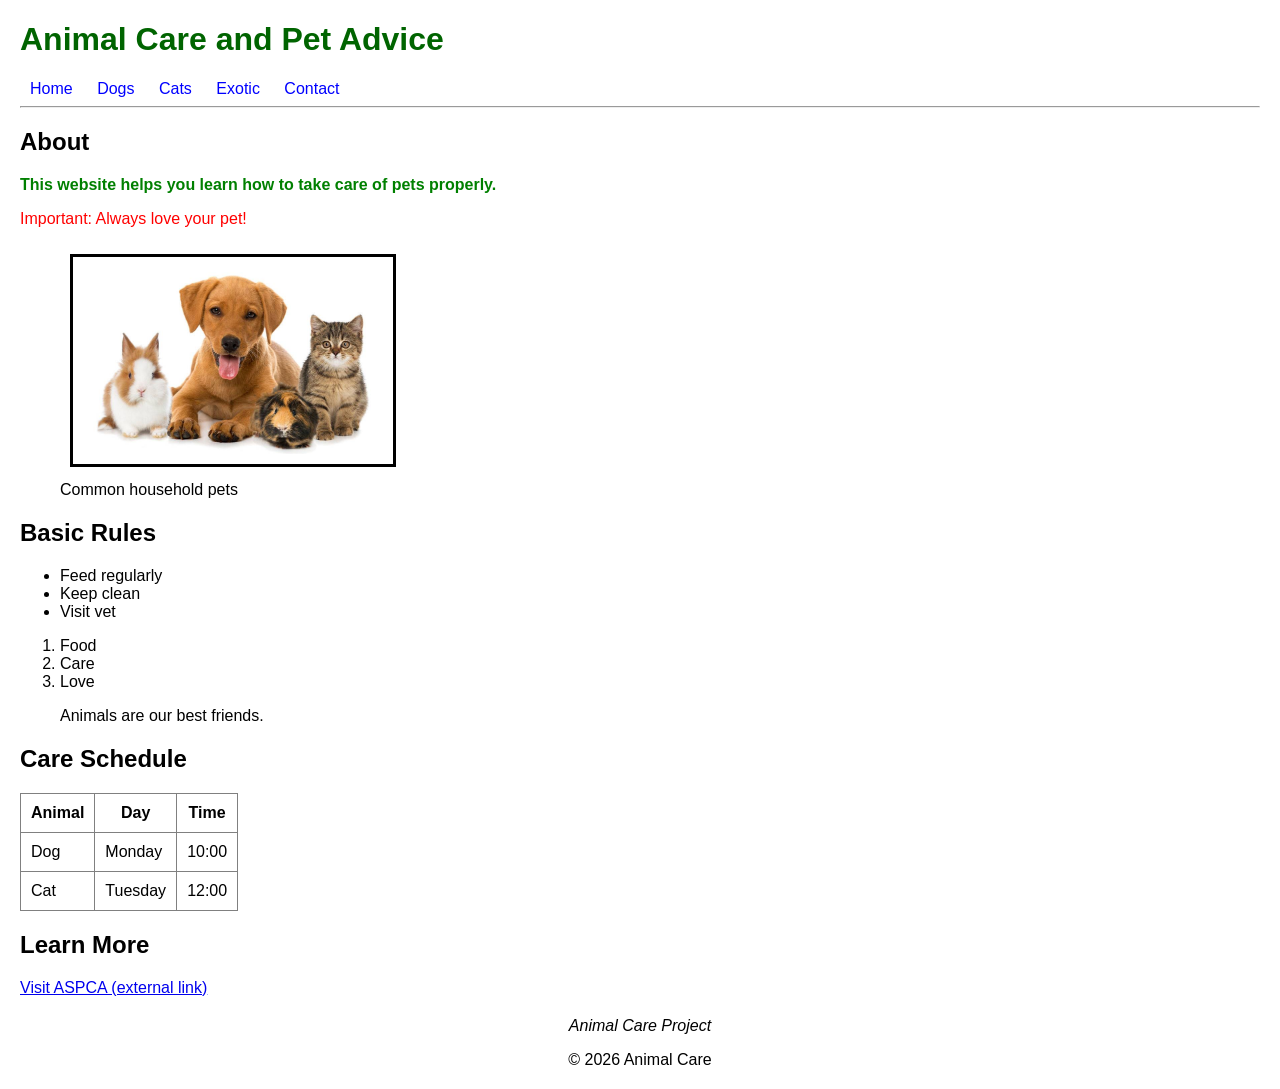
==== index.html @ 8c83bab0 "zoo" ====
<!DOCTYPE html>
<html>
<head>
    <meta charset="utf-8">
    <title>Animal Care</title>

    <!-- External CSS -->
    <link rel="stylesheet" href="style.css">

    <!-- Favicon -->
    <link rel="icon" href="icon.png">

    <!-- Internal CSS -->
    <style>
        h1 {
            color: darkgreen;
        }
    </style>
</head>

<body>

<header>
    <h1 id="main-title">Animal Care and Pet Advice</h1>
</header>

<nav>
    <a href="index.html">Home</a>
    <a href="dogs.html">Dogs</a>
    <a href="cats.html">Cats</a>
    <a href="exotic.html">Exotic</a>
    <a href="contact.html">Contact</a>
</nav>

<hr>

<section>
    <h2>About</h2>

    <p class="highlight">This website helps you learn how to take care of pets properly.</p>

    <!-- INLINE CSS -->
    <p style="color:red;">Important: Always love your pet!</p>

    <figure>
        <img src="pet.jpg" alt="pets">
        <figcaption>Common household pets</figcaption>
    </figure>
</section>

<section>
    <h2>Basic Rules</h2>

    <ul>
        <li>Feed regularly</li>
        <li>Keep clean</li>
        <li>Visit vet</li>
    </ul>

    <ol>
        <li>Food</li>
        <li>Care</li>
        <li>Love</li>
    </ol>

    <blockquote>
        Animals are our best friends.
    </blockquote>
</section>

<section>
    <h2>Care Schedule</h2>

    <table border="1">
        <tr>
            <th>Animal</th>
            <th>Day</th>
            <th>Time</th>
        </tr>
        <tr>
            <td>Dog</td>
            <td>Monday</td>
            <td>10:00</td>
        </tr>
        <tr>
            <td>Cat</td>
            <td>Tuesday</td>
            <td>12:00</td>
        </tr>
    </table>
</section>

<section>
    <h2>Learn More</h2>
    <a href="https://www.aspca.org" target="_blank">Visit ASPCA (external link)</a>
</section>

<footer>
    <address>Animal Care Project</address>
    <p>© 2026 Animal Care</p>
</footer>

</body>
</html>
---- style.css ----
body {
    font-family: Arial;
    margin: 20px;
}

/* navigation */
nav a {
    margin: 10px;
    text-decoration: none;
    color: blue;
}

/* class */
.highlight {
    color: green;
    font-weight: bold;
}

/* id */
#main-title {
    font-size: 32px;
}

/* box model */
img {
    width: 300px;
    border: 3px solid black;
    padding: 10px;
    margin: 10px;
}

/* positioning */
aside {
    position: relative;
    left: 20px;
    background: lightgray;
    padding: 5px;
}

/* float */
article {
    float: left;
    width: 45%;
}

/* clear */
footer {
    clear: both;
    text-align: center;
    margin-top: 20px;
}

/* table */
table {
    border-collapse: collapse;
}

th, td {
    padding: 10px;
}
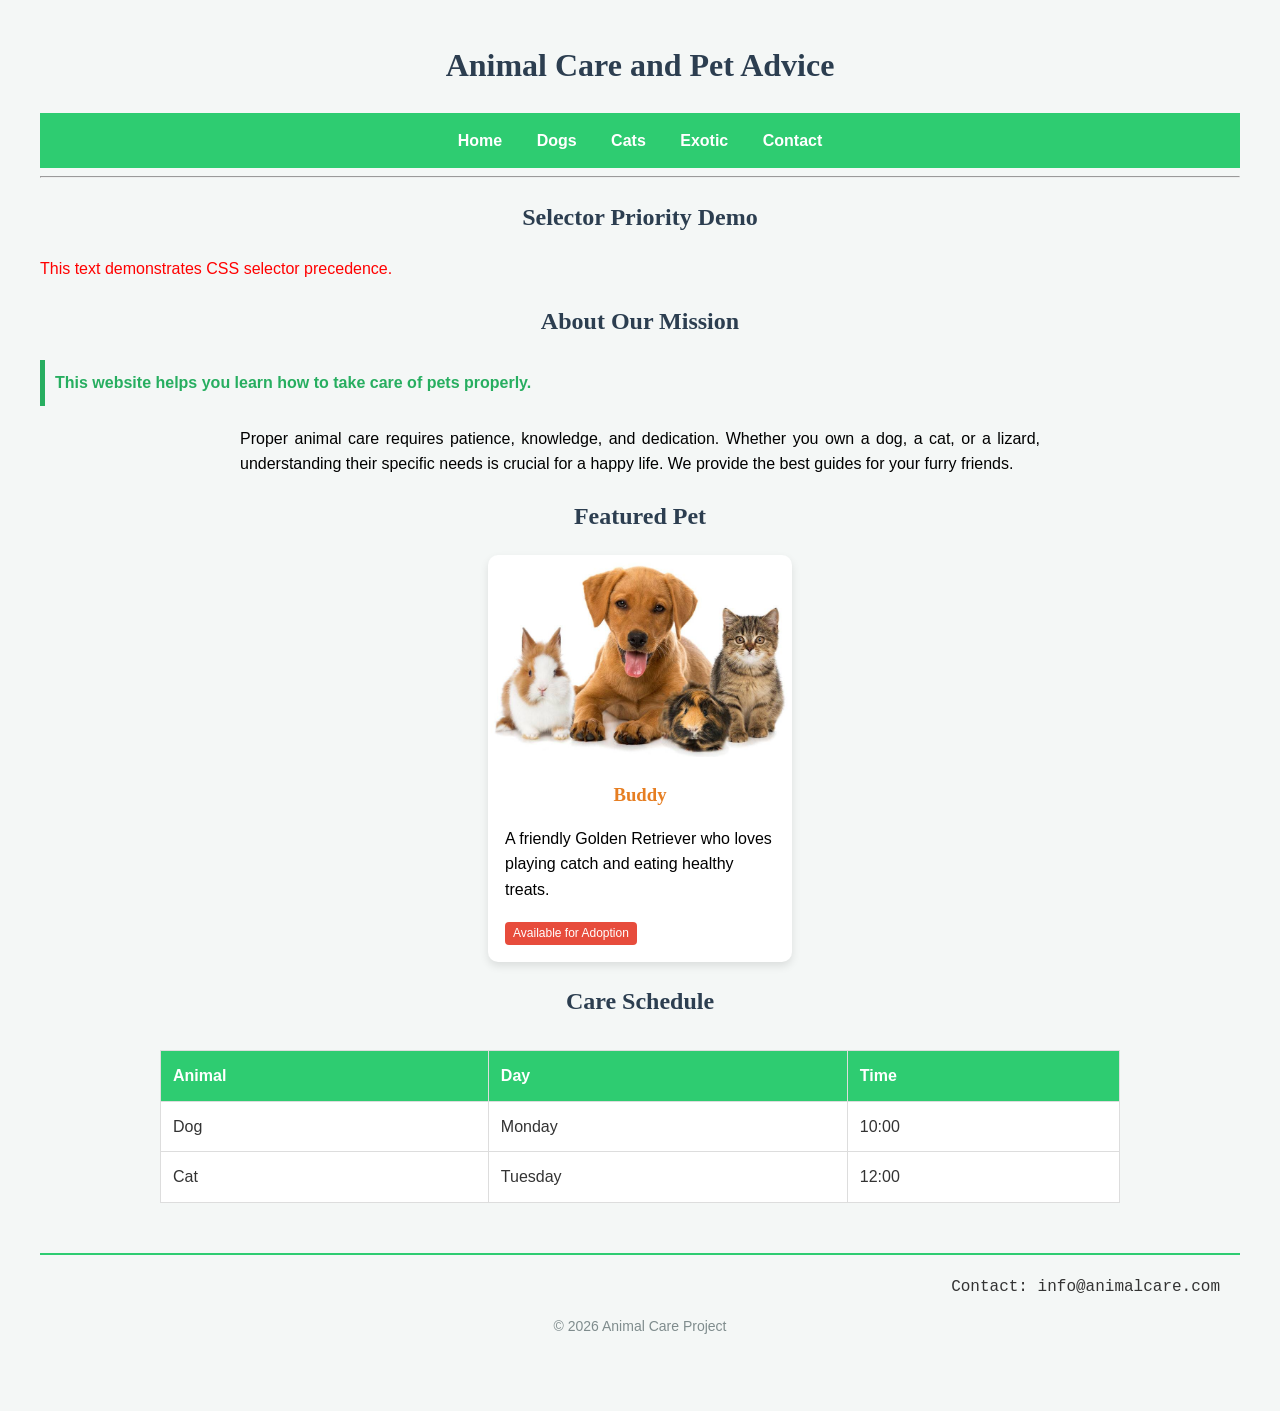
==== commit 4679301d: "Add files via upload" ====
--- a/index.html
+++ b/index.html
@@ -1,23 +1,13 @@
 <!DOCTYPE html>
-<html>
+<html lang="en">
 <head>
     <meta charset="utf-8">
     <title>Animal Care</title>
-
-    <!-- External CSS -->
     <link rel="stylesheet" href="style.css">
-
-    <!-- Favicon -->
-    <link rel="icon" href="icon.png">
-
-    <!-- Internal CSS -->
     <style>
-        h1 {
-            color: darkgreen;
-        }
+        #priority-demo { color: blue; }
     </style>
 </head>
-
 <body>
 
 <header>
@@ -34,44 +24,37 @@
 
 <hr>
 
-<section>
-    <h2>About</h2>
-
-    <p class="highlight">This website helps you learn how to take care of pets properly.</p>
-
-    <!-- INLINE CSS -->
-    <p style="color:red;">Important: Always love your pet!</p>
-
-    <figure>
-        <img src="pet.jpg" alt="pets">
-        <figcaption>Common household pets</figcaption>
-    </figure>
+<section id="priority-section">
+    <h2>Selector Priority Demo</h2>
+    <p id="priority-demo" class="priority-class" style="color: red;">
+        This text demonstrates CSS selector precedence.
+    </p>
 </section>
 
-<section>
-    <h2>Basic Rules</h2>
+<section id="about">
+    <h2>About Our Mission</h2>
+    <p class="highlight">This website helps you learn how to take care of pets properly.</p>
+    <p class="justify-text">
+        Proper animal care requires patience, knowledge, and dedication. Whether you own a dog, a cat, or a lizard, 
+        understanding their specific needs is crucial for a happy life. We provide the best guides for your furry friends.
+    </p>
+</section>
 
-    <ul>
-        <li>Feed regularly</li>
-        <li>Keep clean</li>
-        <li>Visit vet</li>
-    </ul>
-
-    <ol>
-        <li>Food</li>
-        <li>Care</li>
-        <li>Love</li>
-    </ol>
-
-    <blockquote>
-        Animals are our best friends.
-    </blockquote>
+<section id="profile-area">
+    <h2>Featured Pet</h2>
+    <div class="profile-card" id="featured-pet">
+        <img src="pet.jpg" alt="Buddy the Dog" class="profile-img">
+        <div class="profile-info">
+            <h3 class="pet-name">Buddy</h3>
+            <p class="pet-desc">A friendly Golden Retriever who loves playing catch and eating healthy treats.</p>
+            <span class="status-tag">Available for Adoption</span>
+        </div>
+    </div>
 </section>
 
 <section>
     <h2>Care Schedule</h2>
-
-    <table border="1">
+    <table class="care-table">
         <tr>
             <th>Animal</th>
             <th>Day</th>
@@ -90,14 +73,9 @@
     </table>
 </section>
 
-<section>
-    <h2>Learn More</h2>
-    <a href="https://www.aspca.org" target="_blank">Visit ASPCA (external link)</a>
-</section>
-
 <footer>
-    <address>Animal Care Project</address>
-    <p>© 2026 Animal Care</p>
+    <address>Contact: info@animalcare.com</address>
+    <p class="footer-copy">© 2026 Animal Care Project</p>
 </footer>
 
 </body>
--- a/style.css
+++ b/style.css
@@ -1,60 +1,126 @@
 body {
-    font-family: Arial;
-    margin: 20px;
+    font-family: 'Segoe UI', Tahoma, Geneva, Verdana, sans-serif;
+    margin: 40px;
+    background-color: #f4f7f6; 
+    color: #333; 
+    line-height: 1.6;  
 }
 
-/* navigation */
-nav a {
-    margin: 10px;
-    text-decoration: none;
-    color: blue;
+h1, h2, h3 {
+    font-family: 'Georgia', serif;
+    color: #2c3e50;
+    text-align: center; 
 }
 
-/* class */
-.highlight {
-    color: green;
-    font-weight: bold;
+address {
+    font-family: 'Courier New', Courier, monospace;
+    font-style: normal;
+    text-align: right; 
 }
 
-/* id */
-#main-title {
-    font-size: 32px;
+p { color: black; }
+.priority-class { color: green; } 
+
+nav {
+    background-color: #2ecc71;
+    padding: 15px;
+    text-align: center;
 }
 
-/* box model */
-img {
-    width: 300px;
-    border: 3px solid black;
-    padding: 10px;
-    margin: 10px;
+nav a {
+    margin: 0 15px;
+    text-decoration: none;
+    color: white;
+    font-weight: bold;
+    transition: 0.3s;
 }
 
-/* positioning */
-aside {
-    position: relative;
-    left: 20px;
-    background: lightgray;
-    padding: 5px;
+nav a:hover {
+    color: #f1c40f;
+    text-decoration: underline;
 }
 
-/* float */
-article {
-    float: left;
-    width: 45%;
+.highlight {
+    color: #27ae60;
+    font-weight: bold;
+    padding: 10px;
+    border-left: 5px solid #27ae60;
+    margin-bottom: 20px;
 }
 
-/* clear */
-footer {
-    clear: both;
-    text-align: center;
-    margin-top: 20px;
+.justify-text {
+    text-align: justify; 
+    max-width: 800px;
+    margin: 0 auto; 
 }
 
-/* table */
+.profile-card {
+    background: white;
+    width: 300px;
+    margin: 20px auto;
+    border-radius: 10px;
+    box-shadow: 0 4px 8px rgba(0,0,0,0.1);
+    overflow: hidden;
+    transition: transform 0.3s, border 0.3s; 
+    border: 2px solid transparent;
+}
+
+.profile-card:hover {
+    transform: translateY(-10px);
+    border: 2px solid #2ecc71; 
+}
+
+.profile-img {
+    width: 100%;
+    height: 200px;
+    object-fit: cover;
+}
+
+.profile-info {
+    padding: 15px;
+}
+
+#featured-pet .pet-name {
+    color: #e67e22;
+    margin: 0;
+}
+
+.status-tag {
+    display: inline-block;
+    background: #e74c3c;
+    color: white;
+    padding: 2px 8px;
+    font-size: 12px;
+    border-radius: 4px;
+}
+
 table {
+    width: 80%;
+    margin: 30px auto;
     border-collapse: collapse;
+    background: white;
 }
 
 th, td {
-    padding: 10px;
+    border: 1px solid #ddd;
+    padding: 12px;
+    text-align: left;
+}
+
+th {
+    background-color: #2ecc71;
+    color: white;
+}
+
+footer {
+    margin-top: 50px;
+    padding: 20px;
+    border-top: 2px solid #2ecc71;
+    clear: both;
+}
+
+.footer-copy {
+    font-size: 14px;
+    color: #7f8c8d;
+    text-align: center;
 }
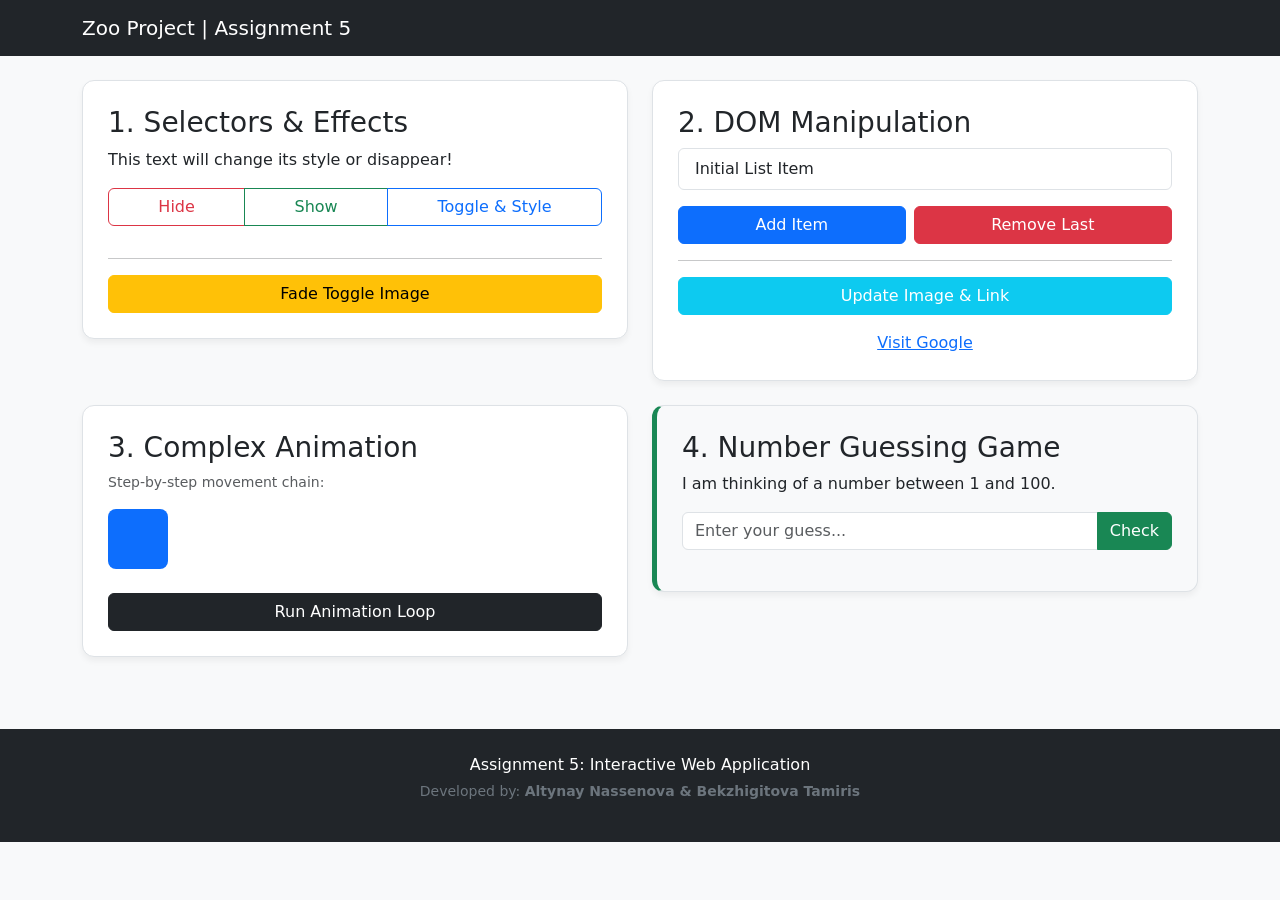
==== commit 9f6a25bb: "Final submission for Assignment 5" ====
--- a/index.html
+++ b/index.html
@@ -1,82 +1,99 @@
 <!DOCTYPE html>
 <html lang="en">
 <head>
-    <meta charset="utf-8">
-    <title>Animal Care</title>
-    <link rel="stylesheet" href="style.css">
+    <meta charset="UTF-8">
+    <meta name="viewport" content="width=device-width, initial-scale=1.0">
+    <title>Assignment 5 - jQuery & DOM Interaction</title>
+    <!-- Bootstrap CSS -->
+    <link href="https://cdn.jsdelivr.net/npm/bootstrap@5.3.3/dist/css/bootstrap.min.css" rel="stylesheet">
     <style>
-        #priority-demo { color: blue; }
+        #box { width: 60px; height: 60px; background-color: #0d6efd; position: relative; border-radius: 8px; }
+        .interactive-section { border: 1px solid #dee2e6; padding: 25px; border-radius: 12px; margin-bottom: 24px; background: #ffffff; box-shadow: 0 4px 6px rgba(0,0,0,0.05); }
+        #fade-img { width: 100%; max-width: 300px; border-radius: 10px; display: none; margin-top: 15px; }
+        .game-area { background-color: #f8f9fa; border-left: 5px solid #198754; }
     </style>
 </head>
-<body>
+<body class="bg-light">
 
-<header>
-    <h1 id="main-title">Animal Care and Pet Advice</h1>
-</header>
-
-<nav>
-    <a href="index.html">Home</a>
-    <a href="dogs.html">Dogs</a>
-    <a href="cats.html">Cats</a>
-    <a href="exotic.html">Exotic</a>
-    <a href="contact.html">Contact</a>
+<nav class="navbar navbar-dark bg-dark mb-4">
+    <div class="container">
+        <span class="navbar-brand">Zoo Project | Assignment 5</span>
+    </div>
 </nav>
 
-<hr>
+<div class="container">
+    <div class="row">
+        <!-- Section 1: Effects & CSS -->
+        <div class="col-md-6">
+            <div class="interactive-section">
+                <h3>1. Selectors & Effects</h3>
+                <p id="text-target">This text will change its style or disappear!</p>
+                <div class="btn-group w-100 mb-3">
+                    <button id="btn-hide" class="btn btn-outline-danger">Hide</button>
+                    <button id="btn-show" class="btn btn-outline-success">Show</button>
+                    <button id="btn-toggle" class="btn btn-outline-primary">Toggle & Style</button>
+                </div>
+                <hr>
+                <button id="btn-fade" class="btn btn-warning w-100">Fade Toggle Image</button>
+                <div class="text-center">
+                    <img id="fade-img" src="https://picsum.photos/300/200" alt="Dynamic Content">
+                </div>
+            </div>
+        </div>
 
-<section id="priority-section">
-    <h2>Selector Priority Demo</h2>
-    <p id="priority-demo" class="priority-class" style="color: red;">
-        This text demonstrates CSS selector precedence.
-    </p>
-</section>
-
-<section id="about">
-    <h2>About Our Mission</h2>
-    <p class="highlight">This website helps you learn how to take care of pets properly.</p>
-    <p class="justify-text">
-        Proper animal care requires patience, knowledge, and dedication. Whether you own a dog, a cat, or a lizard, 
-        understanding their specific needs is crucial for a happy life. We provide the best guides for your furry friends.
-    </p>
-</section>
-
-<section id="profile-area">
-    <h2>Featured Pet</h2>
-    <div class="profile-card" id="featured-pet">
-        <img src="pet.jpg" alt="Buddy the Dog" class="profile-img">
-        <div class="profile-info">
-            <h3 class="pet-name">Buddy</h3>
-            <p class="pet-desc">A friendly Golden Retriever who loves playing catch and eating healthy treats.</p>
-            <span class="status-tag">Available for Adoption</span>
+        <!-- Section 2: DOM Manipulation -->
+        <div class="col-md-6">
+            <div class="interactive-section">
+                <h3>2. DOM Manipulation</h3>
+                <ul id="my-list" class="list-group mb-3">
+                    <li class="list-group-item">Initial List Item</li>
+                </ul>
+                <div class="d-flex gap-2 mb-3">
+                    <button id="btn-add" class="btn btn-primary flex-grow-1">Add Item</button>
+                    <button id="btn-remove" class="btn btn-danger flex-grow-1">Remove Last</button>
+                </div>
+                <hr>
+                <button id="btn-attr" class="btn btn-info w-100 text-white">Update Image & Link</button>
+                <a id="demo-link" href="https://google.com" target="_blank" class="d-block mt-3 text-center">Visit Google</a>
+            </div>
         </div>
     </div>
-</section>
 
-<section>
-    <h2>Care Schedule</h2>
-    <table class="care-table">
-        <tr>
-            <th>Animal</th>
-            <th>Day</th>
-            <th>Time</th>
-        </tr>
-        <tr>
-            <td>Dog</td>
-            <td>Monday</td>
-            <td>10:00</td>
-        </tr>
-        <tr>
-            <td>Cat</td>
-            <td>Tuesday</td>
-            <td>12:00</td>
-        </tr>
-    </table>
-</section>
+    <div class="row">
+        <!-- Section 3: Animations -->
+        <div class="col-md-6">
+            <div class="interactive-section">
+                <h3>3. Complex Animation</h3>
+                <p class="small text-muted">Step-by-step movement chain:</p>
+                <div id="box" class="mb-4"></div>
+                <button id="btn-animate" class="btn btn-dark w-100">Run Animation Loop</button>
+            </div>
+        </div>
 
-<footer>
-    <address>Contact: info@animalcare.com</address>
-    <p class="footer-copy">© 2026 Animal Care Project</p>
+        <!-- Section 4: Guessing Game (Main Task) -->
+        <div class="col-md-6">
+            <div class="interactive-section game-area">
+                <h3>4. Number Guessing Game</h3>
+                <p>I am thinking of a number between 1 and 100.</p>
+                <div class="input-group mb-3">
+                    <input type="number" id="guess-input" class="form-control" placeholder="Enter your guess...">
+                    <button id="btn-guess" class="btn btn-success">Check</button>
+                </div>
+                <div id="game-msg" class="alert d-none"></div>
+            </div>
+        </div>
+    </div>
+</div>
+
+<footer class="bg-dark text-white text-center py-4 mt-5">
+    <div class="container">
+        <p class="mb-1">Assignment 5: Interactive Web Application</p>
+        <p class="small text-secondary">Developed by: <strong>Altynay Nassenova & Bekzhigitova Tamiris</strong></p>
+    </div>
 </footer>
 
+<!-- Scripts -->
+<script src="https://code.jquery.com/jquery-3.7.1.min.js"></script>
+<script src="script.js"></script>
 </body>
 </html>
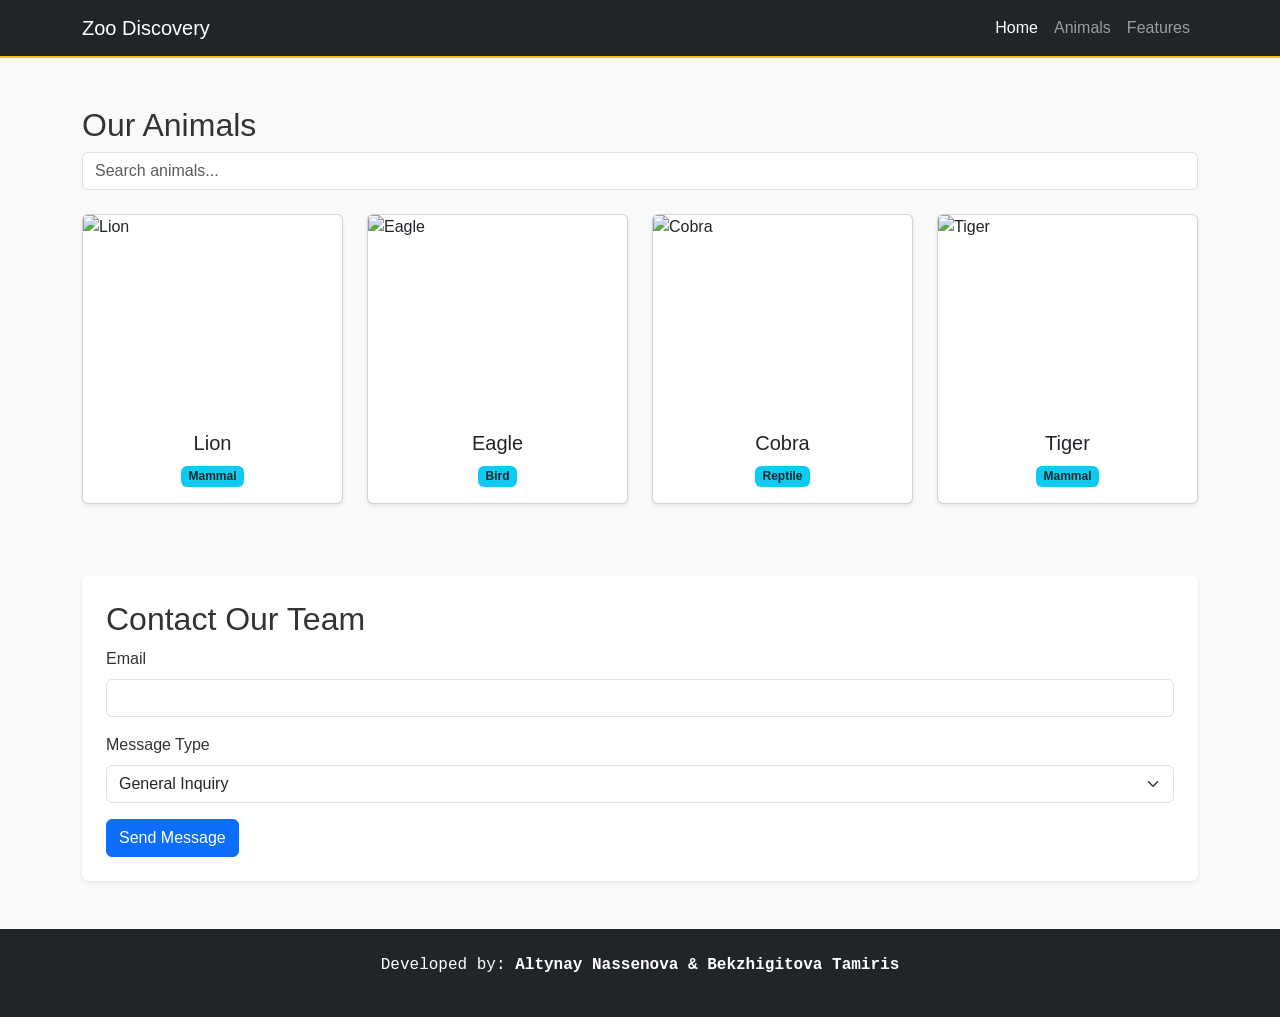
==== commit 8482157b: "Assignment 6: Complete with dynamic catalog and validation" ====
--- a/index.html
+++ b/index.html
@@ -3,97 +3,57 @@
 <head>
     <meta charset="UTF-8">
     <meta name="viewport" content="width=device-width, initial-scale=1.0">
-    <title>Assignment 5 - jQuery & DOM Interaction</title>
-    <!-- Bootstrap CSS -->
+    <title>Zoo Advanced App - Assignment 6</title>
     <link href="https://cdn.jsdelivr.net/npm/bootstrap@5.3.3/dist/css/bootstrap.min.css" rel="stylesheet">
-    <style>
-        #box { width: 60px; height: 60px; background-color: #0d6efd; position: relative; border-radius: 8px; }
-        .interactive-section { border: 1px solid #dee2e6; padding: 25px; border-radius: 12px; margin-bottom: 24px; background: #ffffff; box-shadow: 0 4px 6px rgba(0,0,0,0.05); }
-        #fade-img { width: 100%; max-width: 300px; border-radius: 10px; display: none; margin-top: 15px; }
-        .game-area { background-color: #f8f9fa; border-left: 5px solid #198754; }
-    </style>
+    <link rel="stylesheet" href="styles.css">
 </head>
-<body class="bg-light">
+<body>
 
-<nav class="navbar navbar-dark bg-dark mb-4">
+<nav class="navbar navbar-expand-lg navbar-dark bg-dark">
     <div class="container">
-        <span class="navbar-brand">Zoo Project | Assignment 5</span>
+        <a class="navbar-brand" href="index.html">Zoo Discovery</a>
+        <div class="navbar-nav">
+            <a class="nav-link active" href="index.html">Home</a>
+            <a class="nav-link" href="profiles.html">Animals</a>
+            <a class="nav-link" href="responsive.html">Features</a>
+        </div>
     </div>
 </nav>
 
-<div class="container">
-    <div class="row">
-        <!-- Section 1: Effects & CSS -->
-        <div class="col-md-6">
-            <div class="interactive-section">
-                <h3>1. Selectors & Effects</h3>
-                <p id="text-target">This text will change its style or disappear!</p>
-                <div class="btn-group w-100 mb-3">
-                    <button id="btn-hide" class="btn btn-outline-danger">Hide</button>
-                    <button id="btn-show" class="btn btn-outline-success">Show</button>
-                    <button id="btn-toggle" class="btn btn-outline-primary">Toggle & Style</button>
-                </div>
-                <hr>
-                <button id="btn-fade" class="btn btn-warning w-100">Fade Toggle Image</button>
-                <div class="text-center">
-                    <img id="fade-img" src="https://picsum.photos/300/200" alt="Dynamic Content">
-                </div>
+<main class="container mt-5">
+    <section class="mb-5">
+        <h2>Our Animals</h2>
+        <input type="text" id="animal-search" class="form-control mb-4" placeholder="Search animals...">
+        <div id="animal-list" class="row">
             </div>
-        </div>
+    </section>
 
-        <!-- Section 2: DOM Manipulation -->
-        <div class="col-md-6">
-            <div class="interactive-section">
-                <h3>2. DOM Manipulation</h3>
-                <ul id="my-list" class="list-group mb-3">
-                    <li class="list-group-item">Initial List Item</li>
-                </ul>
-                <div class="d-flex gap-2 mb-3">
-                    <button id="btn-add" class="btn btn-primary flex-grow-1">Add Item</button>
-                    <button id="btn-remove" class="btn btn-danger flex-grow-1">Remove Last</button>
-                </div>
-                <hr>
-                <button id="btn-attr" class="btn btn-info w-100 text-white">Update Image & Link</button>
-                <a id="demo-link" href="https://google.com" target="_blank" class="d-block mt-3 text-center">Visit Google</a>
+    <section class="bg-white p-4 rounded shadow-sm">
+        <h2>Contact Our Team</h2>
+        <form id="contact-form" novalidate>
+            <div class="mb-3">
+                <label class="form-label">Email</label>
+                <input type="email" id="email-input" class="form-control" required>
+                <div id="email-feedback" class="text-danger small"></div>
             </div>
-        </div>
-    </div>
-
-    <div class="row">
-        <!-- Section 3: Animations -->
-        <div class="col-md-6">
-            <div class="interactive-section">
-                <h3>3. Complex Animation</h3>
-                <p class="small text-muted">Step-by-step movement chain:</p>
-                <div id="box" class="mb-4"></div>
-                <button id="btn-animate" class="btn btn-dark w-100">Run Animation Loop</button>
+            <div class="mb-3">
+                <label class="form-label">Message Type</label>
+                <select id="msg-type" class="form-select">
+                    <option value="general">General Inquiry</option>
+                    <option value="emergency">Emergency</option>
+                </select>
             </div>
-        </div>
-
-        <!-- Section 4: Guessing Game (Main Task) -->
-        <div class="col-md-6">
-            <div class="interactive-section game-area">
-                <h3>4. Number Guessing Game</h3>
-                <p>I am thinking of a number between 1 and 100.</p>
-                <div class="input-group mb-3">
-                    <input type="number" id="guess-input" class="form-control" placeholder="Enter your guess...">
-                    <button id="btn-guess" class="btn btn-success">Check</button>
-                </div>
-                <div id="game-msg" class="alert d-none"></div>
-            </div>
-        </div>
-    </div>
-</div>
+            <button type="submit" class="btn btn-primary">Send Message</button>
+        </form>
+    </section>
+</main>
 
 <footer class="bg-dark text-white text-center py-4 mt-5">
     <div class="container">
-        <p class="mb-1">Assignment 5: Interactive Web Application</p>
-        <p class="small text-secondary">Developed by: <strong>Altynay Nassenova & Bekzhigitova Tamiris</strong></p>
+        <p>Developed by: <strong>Altynay Nassenova & Bekzhigitova Tamiris</strong></p>
     </div>
 </footer>
 
-<!-- Scripts -->
-<script src="https://code.jquery.com/jquery-3.7.1.min.js"></script>
-<script src="script.js"></script>
+<script src="js/app.js"></script>
 </body>
 </html>
--- a/styles.css
+++ b/styles.css
@@ -0,0 +1,51 @@
+/* 1. Global Styles */
+body {
+    font-family: Arial, sans-serif; /* Стандартный шрифт из 1-й практики */
+    background-color: #f8f9fa;
+    color: #333;
+}
+
+/* 2. Header & Branding (Customization) */
+header {
+    background-color: #2c3e50 !important; /* Твой фирменный темно-синий цвет */
+}
+
+header h1 {
+    font-family: 'Georgia', serif; /* Элегантный шрифт для заголовка */
+}
+
+/* 3. Navigation Customization */
+.navbar {
+    border-bottom: 2px solid #f1c40f; /* Добавляем желтую полосу как в твоем старом Aside */
+}
+
+/* 4. Custom Card Styles (Requirement: Customization) */
+.custom-card {
+    border: none;
+    border-radius: 15px;
+    transition: transform 0.3s ease, box-shadow 0.3s ease;
+    overflow: hidden;
+}
+
+.custom-card:hover {
+    transform: translateY(-10px); /* Карточка "подпрыгивает" при наведении */
+    box-shadow: 0 15px 30px rgba(0,0,0,0.15) !important;
+}
+
+.card-img-top {
+    height: 200px;
+    object-fit: cover; /* Чтобы картинки разных пропорций не растягивались */
+}
+
+/* 5. Footer Style */
+footer {
+    font-family: 'Courier New', monospace; /* Моноширинный шрифт для футера */
+    background-color: #212529;
+}
+
+/* 6. Self-Study: Extra Responsive Utility */
+@media (max-width: 768px) {
+    .display-4 {
+        font-size: 2.5rem; /* Уменьшаем заголовок на мобилках для аккуратности */
+    }
+}
